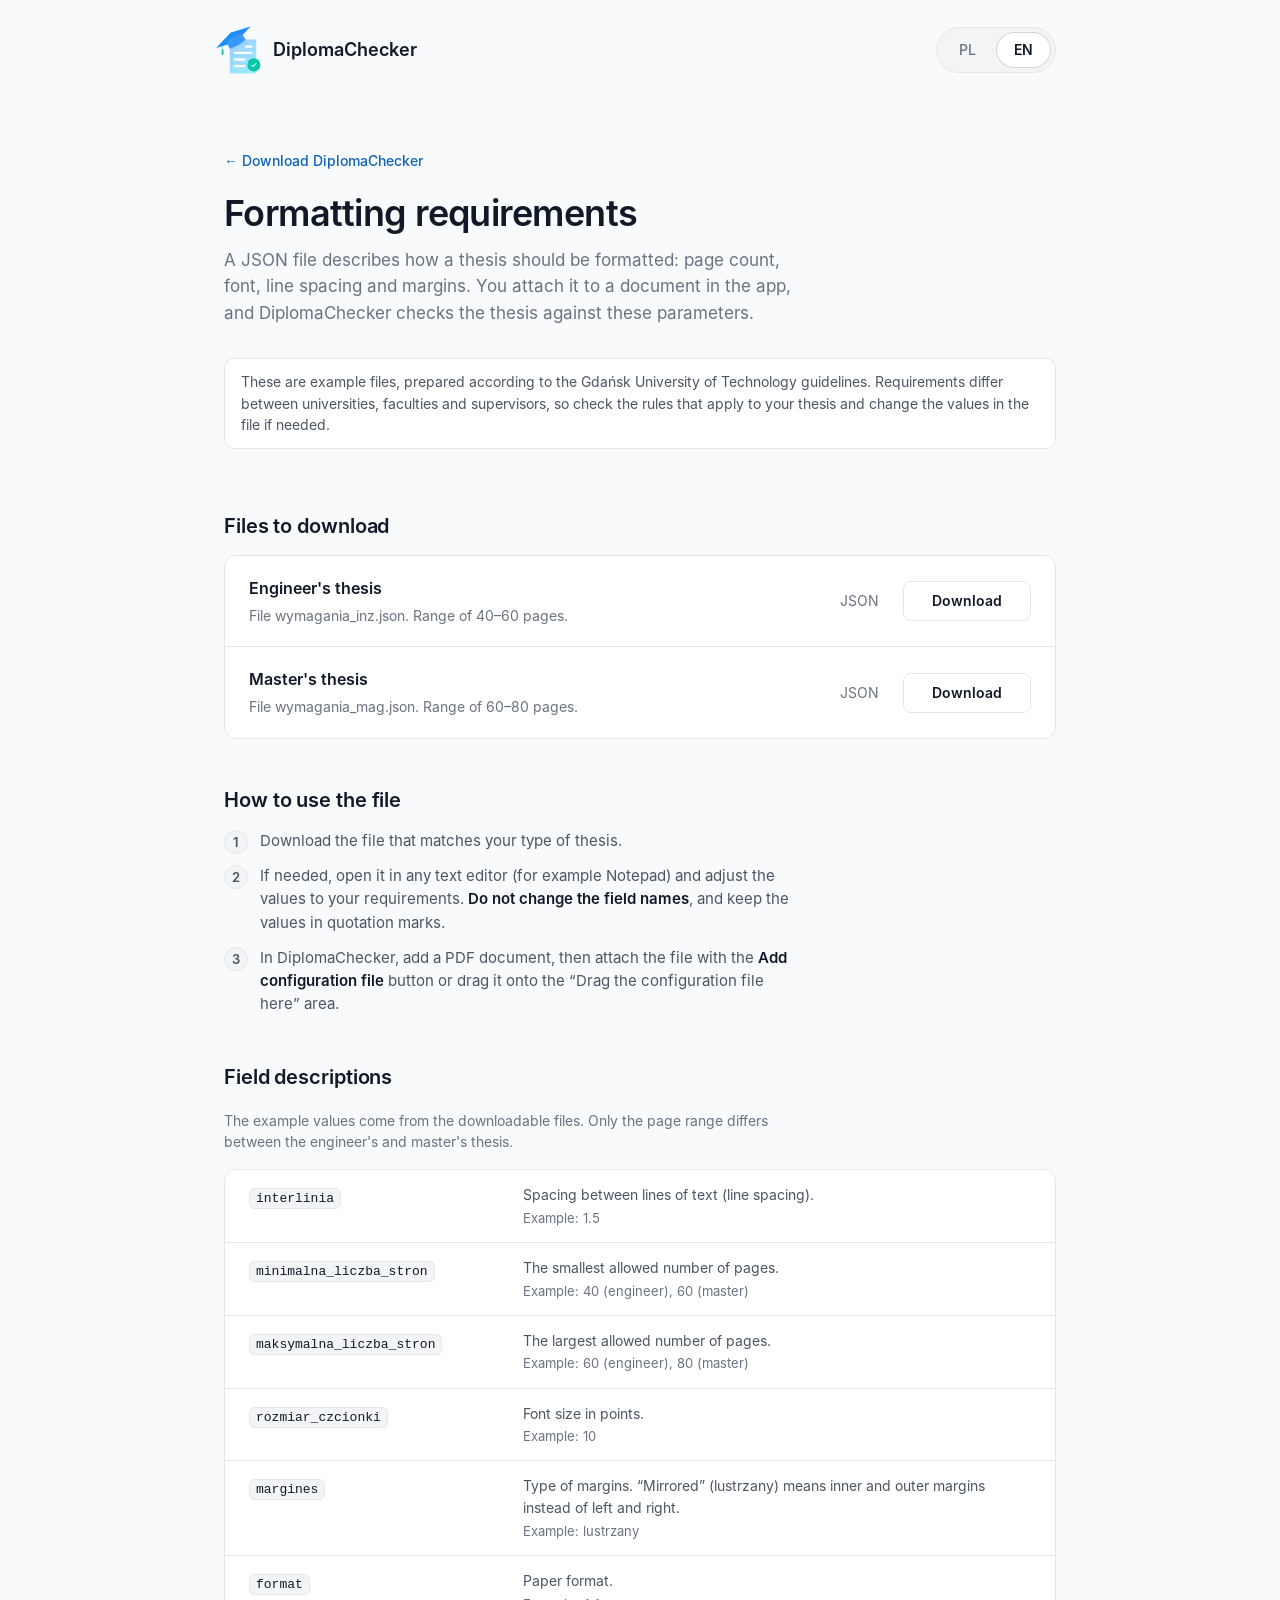
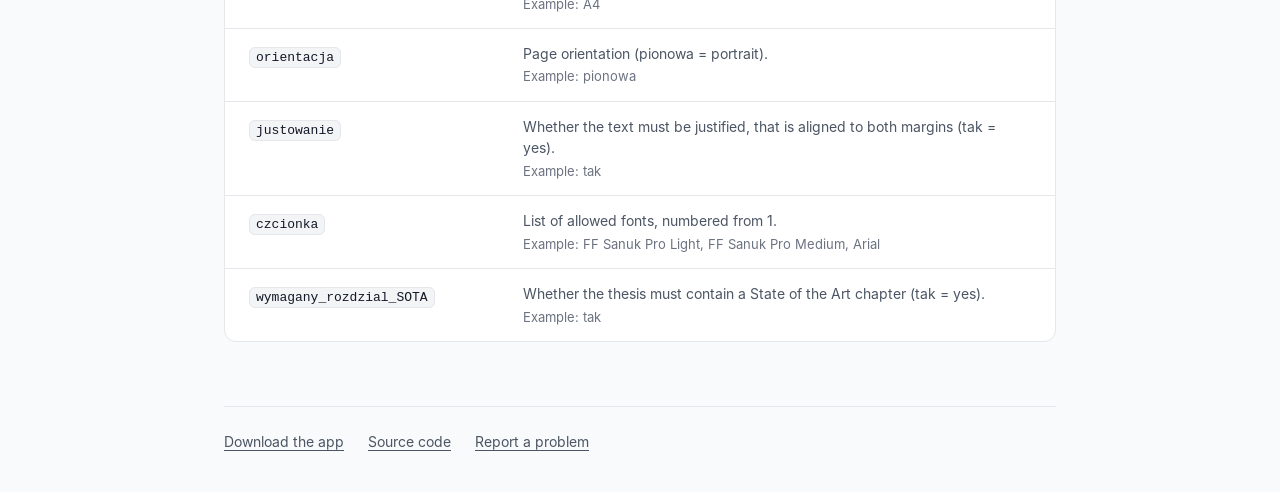
==== wymagania.html @ b6ef3434 "Redesigning" ====
<!doctype html>
<html lang="pl">
<head>
  <meta charset="utf-8">
  <meta name="viewport" content="width=device-width, initial-scale=1">
  <title>Wymagania formalne | DiplomaChecker</title>
  <meta name="description" content="Przykładowe pliki JSON z wymaganiami formalnymi pracy dyplomowej dla DiplomaChecker, według wytycznych Politechniki Gdańskiej.">
  <meta name="color-scheme" content="light">
  <link rel="icon" href="assets/logo.svg" type="image/svg+xml">
  <link rel="preload" href="assets/fonts/inter-400.woff2" as="font" type="font/woff2" crossorigin>
  <link rel="preload" href="assets/fonts/inter-600.woff2" as="font" type="font/woff2" crossorigin>
  <link rel="stylesheet" href="assets/style.css">
  <script src="assets/requirements.js" defer></script>
</head>
<body>
  <header class="wrap site-header">
    <a class="brand" href="./" aria-label="DiplomaChecker">
      <img class="logo" src="assets/logo.svg" alt="" width="45" height="52">
      <span class="brand-name">DiplomaChecker</span>
    </a>
    <div class="seg" id="lang" role="radiogroup" aria-label="Język / Language">
      <label><input type="radio" name="lang" value="pl"><span>PL</span></label>
      <label><input type="radio" name="lang" value="en"><span>EN</span></label>
    </div>
  </header>

  <main class="wrap">
    <section class="hero">
      <a class="back" href="./" data-i18n="back">← Pobierz DiplomaChecker</a>
      <h1 data-i18n="h1">Wymagania formalne</h1>
      <p class="lead" data-i18n="lead"></p>
    </section>

    <p class="notice" data-i18n="disclaimer"></p>

    <section class="block" aria-labelledby="files-title">
      <h2 id="files-title" data-i18n="files_title">Pliki do pobrania</h2>
      <ul class="list">
        <li class="row">
          <div class="info">
            <p class="name" data-i18n="eng_name">Praca inżynierska</p>
            <p class="desc" data-i18n="eng_desc"></p>
          </div>
          <span class="size">JSON</span>
          <a class="btn btn-secondary" data-file="eng" href="assets/requirements/wymagania_inz.json" download="wymagania_inz.json" data-i18n="download">Pobierz</a>
        </li>
        <li class="row">
          <div class="info">
            <p class="name" data-i18n="msc_name">Praca magisterska</p>
            <p class="desc" data-i18n="msc_desc"></p>
          </div>
          <span class="size">JSON</span>
          <a class="btn btn-secondary" data-file="msc" href="assets/requirements/wymagania_mag.json" download="wymagania_mag.json" data-i18n="download">Pobierz</a>
        </li>
      </ul>
    </section>

    <section class="block" aria-labelledby="use-title">
      <h2 id="use-title" data-i18n="use_title">Jak użyć pliku</h2>
      <ol class="steps">
        <li data-i18n-html="use_1"></li>
        <li data-i18n-html="use_2"></li>
        <li data-i18n-html="use_3"></li>
      </ol>
    </section>

    <section class="block" aria-labelledby="fields-title">
      <h2 id="fields-title" data-i18n="fields_title">Opis pól</h2>
      <p class="note" data-i18n="fields_note"></p>
      <dl class="fields" id="fields"></dl>
    </section>
  </main>

  <footer class="wrap site-footer">
    <div class="footer-inner">
      <a href="./" data-i18n="back_footer">Pobierz aplikację</a>
      <a href="https://github.com/PDF-Diploma-Checker/app" data-i18n="repo">Kod źródłowy</a>
      <a href="https://github.com/PDF-Diploma-Checker/app/issues" data-i18n="issues">Zgłoś problem</a>
    </div>
  </footer>
</body>
</html>
---- assets/style.css ----
/* Palette taken from the DiplomaChecker app (src/ui/styles.py).
   Roughly 60% background, 30% surfaces/greys, 10% accent (blue only on the logo, the main button and focus). */
@font-face { font-family: "Inter"; font-weight: 400; font-style: normal; font-display: swap; src: url("fonts/inter-400.woff2") format("woff2"); }
@font-face { font-family: "Inter"; font-weight: 500; font-style: normal; font-display: swap; src: url("fonts/inter-500.woff2") format("woff2"); }
@font-face { font-family: "Inter"; font-weight: 600; font-style: normal; font-display: swap; src: url("fonts/inter-600.woff2") format("woff2"); }

:root {
  --bg: #F8FAFC;
  --surface: #FFFFFF;
  --border: #E5E7EB;
  --border-strong: #D1D5DB;
  --neutral: #F3F4F6;
  --text: #111827;
  --text-2: #6B7280;
  --text-3: #4B5563;
  --accent: #1E8CFA;
  --accent-text: #0F63B8;
  --accent-btn: #1370D0;        /* a slightly deeper app blue: white text on it passes AA */
  --accent-btn-hover: #0F63B8;
  --accent-50: #F2F8FF;
  --radius: 12px;
  --gutter: 24px;
  color-scheme: light;
}

*, *::before, *::after { box-sizing: border-box; }
html { -webkit-text-size-adjust: 100%; }
body {
  margin: 0;
  background: var(--bg);
  color: var(--text);
  font: 400 16px/1.55 "Inter", "Segoe UI", "Roboto", "Helvetica Neue", "Noto Sans", "Ubuntu", sans-serif;
  font-feature-settings: "kern", "calt";
}
[hidden] { display: none !important; }
h1, h2, p, ul, ol, figure { margin: 0; padding: 0; }
ul, ol { list-style: none; }
a { color: var(--accent-text); text-decoration-thickness: 1px; text-underline-offset: 3px; }
a:hover { color: var(--accent-btn); }
:focus-visible { outline: 2px solid var(--accent); outline-offset: 2px; border-radius: 6px; }

.wrap { width: 100%; max-width: 880px; margin: 0 auto; padding: 0 var(--gutter); }

/* header */
.site-header { display: flex; align-items: center; justify-content: space-between; padding-top: 24px; padding-bottom: 24px; }
.brand { display: inline-flex; align-items: center; gap: 12px; color: var(--text); text-decoration: none; }
.brand:hover { color: var(--text); }
.logo { display: block; width: auto; height: 52px; margin-left: -8px; }  /* the artwork has transparent padding on the left */
.brand-name { font-size: 18px; font-weight: 600; }

/* segmented control (language, system) */
.seg { display: inline-flex; padding: 4px; gap: 2px; background: var(--neutral); border: 1px solid var(--border); border-radius: 999px; }
.seg label { position: relative; display: block; }
.seg input { position: absolute; inset: 0; width: 100%; height: 100%; margin: 0; opacity: 0; cursor: pointer; }
.seg span { display: block; padding: 7px 18px; border-radius: 999px; font-size: 14px; font-weight: 500; color: var(--text-2); transition: color .15s, background-color .15s; }
.seg input:hover + span { color: var(--text); }
.seg input:checked + span { background: var(--surface); color: var(--text); font-weight: 600; box-shadow: inset 0 0 0 1px var(--border-strong); }
.seg input:focus-visible + span { outline: 2px solid var(--accent); outline-offset: 2px; }

/* hero */
.hero { padding-top: 48px; padding-bottom: 32px; }
.hero h1 { font-size: 36px; line-height: 1.2; font-weight: 600; letter-spacing: -0.015em; }
.lead { margin-top: 12px; max-width: 54ch; font-size: 17px; color: var(--text-2); }

/* chooser */
.bar { display: flex; flex-wrap: wrap; align-items: center; justify-content: space-between; gap: 16px; margin-bottom: 16px; }
.version { display: inline-flex; align-items: center; gap: 12px; font-size: 14px; color: var(--text-2); }
.version select {
  appearance: none; -webkit-appearance: none;
  height: 40px; min-width: 190px; padding: 0 40px 0 14px;
  font: 500 14px/1 "Inter", sans-serif; color: var(--text);
  background: var(--surface) url("data:image/svg+xml,%3Csvg xmlns='http://www.w3.org/2000/svg' viewBox='0 0 24 24' fill='none' stroke='%236B7280' stroke-width='2.5' stroke-linecap='round' stroke-linejoin='round'%3E%3Cpolyline points='6 9 12 15 18 9'/%3E%3C/svg%3E") no-repeat right 12px center / 14px 14px;
  border: 1px solid var(--border); border-radius: 8px; cursor: pointer;
}
.version select:hover:not(:disabled) { border-color: var(--border-strong); }
.version select:disabled { color: var(--text-2); cursor: default; background-color: #F9FAFB; }

.notice { margin-bottom: 16px; padding: 12px 16px; font-size: 14px; color: var(--text-3); background: var(--surface); border: 1px solid var(--border); border-radius: 10px; }

.list { background: var(--surface); border: 1px solid var(--border); border-radius: var(--radius); }
.row { display: grid; grid-template-columns: 1fr auto auto; align-items: center; gap: 8px 24px; padding: 20px 24px; }
.row + .row { border-top: 1px solid var(--border); }
.name { font-size: 16px; font-weight: 600; }
.desc { margin-top: 4px; max-width: 52ch; font-size: 14px; line-height: 1.55; color: var(--text-2); }
.spec { margin-top: 10px; max-width: 64ch; font-size: 13px; line-height: 1.55; color: var(--text-2); }
.spec span { display: block; }
.spec span + span { margin-top: 4px; }
.spec strong { font-weight: 600; color: var(--text-3); }
.size { min-width: 76px; text-align: right; font-size: 14px; color: var(--text-2); font-variant-numeric: tabular-nums; }

.btn {
  display: inline-flex; align-items: center; justify-content: center;
  min-width: 128px; height: 40px; padding: 0 20px;
  font: 600 14px/1 "Inter", sans-serif; text-decoration: none; white-space: nowrap;
  border-radius: 8px; border: 1px solid transparent; cursor: pointer;
  transition: background-color .15s, border-color .15s;
}
.btn-primary { background: var(--accent-btn); color: #fff; }
.btn-primary:hover { background: var(--accent-btn-hover); color: #fff; }
.btn-secondary { background: var(--surface); color: var(--text); border-color: var(--border); }
.btn-secondary:hover { background: #F9FAFB; border-color: var(--border-strong); color: var(--text); }
.btn[aria-disabled="true"] { background: #F9FAFB; color: #9CA3AF; border-color: var(--border); cursor: default; pointer-events: none; }

.sha { margin-top: 6px; padding: 0; background: none; border: 0; font: 400 13px/1.4 "Inter", sans-serif; color: var(--text-2); text-decoration: underline; text-underline-offset: 3px; cursor: pointer; }
.sha:hover { color: var(--text); }

.meta { margin-top: 16px; font-size: 14px; color: var(--text-2); }

/* install */
.install { padding-top: 64px; }
h2 { font-size: 20px; line-height: 1.3; font-weight: 600; letter-spacing: -0.005em; }
.steps { margin-top: 16px; counter-reset: step; display: grid; grid-template-columns: minmax(0, 1fr); gap: 12px; }
.steps li { position: relative; padding-left: 36px; max-width: 64ch; font-size: 15px; color: var(--text-3); counter-increment: step; }
.steps li::before {
  content: counter(step); position: absolute; left: 0; top: 1px;
  display: grid; place-items: center; width: 24px; height: 24px;
  font-size: 13px; font-weight: 600; color: var(--text-3);
  background: var(--neutral); border: 1px solid var(--border); border-radius: 50%;
}
.steps strong { color: var(--text); font-weight: 600; }
code { padding: 2px 6px; font: 400 13.5px/1.4 ui-monospace, "SF Mono", "Cascadia Mono", "Roboto Mono", Menlo, Consolas, monospace; color: var(--text); background: var(--neutral); border: 1px solid var(--border); border-radius: 6px; }
.steps code { display: block; width: fit-content; max-width: 100%; margin-top: 8px; padding: 8px 12px; overflow-x: auto; white-space: nowrap; }
.note { margin-top: 20px; max-width: 64ch; font-size: 14px; color: var(--text-2); }

/* screenshot */
.shot { margin-top: 64px; overflow: hidden; background: var(--surface); border: 1px solid var(--border); border-radius: var(--radius); }
.shot img { display: block; width: 100%; height: auto; }

/* requirements page */
.back { display: inline-block; margin-bottom: 20px; font-size: 14px; font-weight: 500; text-decoration: none; }
.back:hover { text-decoration: underline; }
.block { padding-top: 48px; }
.block .list, .block .steps { margin-top: 16px; }
.fields { margin: 16px 0 0; background: var(--surface); border: 1px solid var(--border); border-radius: var(--radius); }
.field { display: grid; grid-template-columns: 250px 1fr; gap: 6px 24px; padding: 14px 24px; }
.field + .field { border-top: 1px solid var(--border); }
.field dt { margin: 0; }
.field dd { margin: 0; font-size: 14px; line-height: 1.55; color: var(--text-3); }
.field code { font-size: 13px; overflow-wrap: anywhere; }
.sample { display: block; margin-top: 2px; font-size: 13px; color: var(--text-2); }

/* all versions */
.versions { padding-top: 64px; }
.versions .list { margin-top: 16px; }
.versions .row { grid-template-columns: 1fr auto; padding: 16px 24px; }
.v-tag { font-size: 15px; font-weight: 600; }
.v-title { display: flex; flex-wrap: wrap; align-items: center; gap: 4px 12px; }
.v-date { font-size: 14px; font-weight: 400; color: var(--text-2); }
.v-flag { padding: 2px 8px; white-space: nowrap; font-size: 12px; font-weight: 500; color: var(--text-3); background: var(--neutral); border: 1px solid var(--border); border-radius: 6px; }
.v-links { display: flex; gap: 20px; font-size: 14px; font-weight: 500; }
.v-links button { padding: 0; background: none; border: 0; font: inherit; color: var(--accent-text); text-decoration: underline; text-decoration-thickness: 1px; text-underline-offset: 3px; cursor: pointer; }
.v-links button:hover { color: var(--accent-btn); }
.v-empty { padding: 20px 24px; font-size: 14px; color: var(--text-2); }

/* footer */
.site-footer { margin-top: 64px; padding-bottom: 40px; font-size: 14px; }
.footer-inner { display: flex; gap: 24px; padding-top: 24px; border-top: 1px solid var(--border); }
.site-footer a { color: var(--text-3); }
.site-footer a:hover { color: var(--text); }

/* narrow screens */
@media (max-width: 640px) {
  :root { --gutter: 16px; }
  .hero { padding-top: 32px; }
  .hero h1 { font-size: 30px; }
  .lead { font-size: 16px; }
  .bar { align-items: stretch; }
  .version { width: 100%; justify-content: space-between; }
  .version select { flex: 1; max-width: 240px; }
  .row { grid-template-columns: 1fr auto; padding: 18px 16px; }
  .info { grid-column: 1 / -1; }
  .size { grid-column: 1; text-align: left; min-width: 0; }
  .btn { grid-column: 2; }
  .versions .row { padding: 14px 16px; }
  .versions .row { grid-template-columns: 1fr; gap: 8px; }
  .field { grid-template-columns: 1fr; padding: 14px 16px; }
  .install, .versions { padding-top: 48px; }
  .shot { margin-top: 48px; }
}

@media (prefers-reduced-motion: reduce) { * { transition: none !important; } }
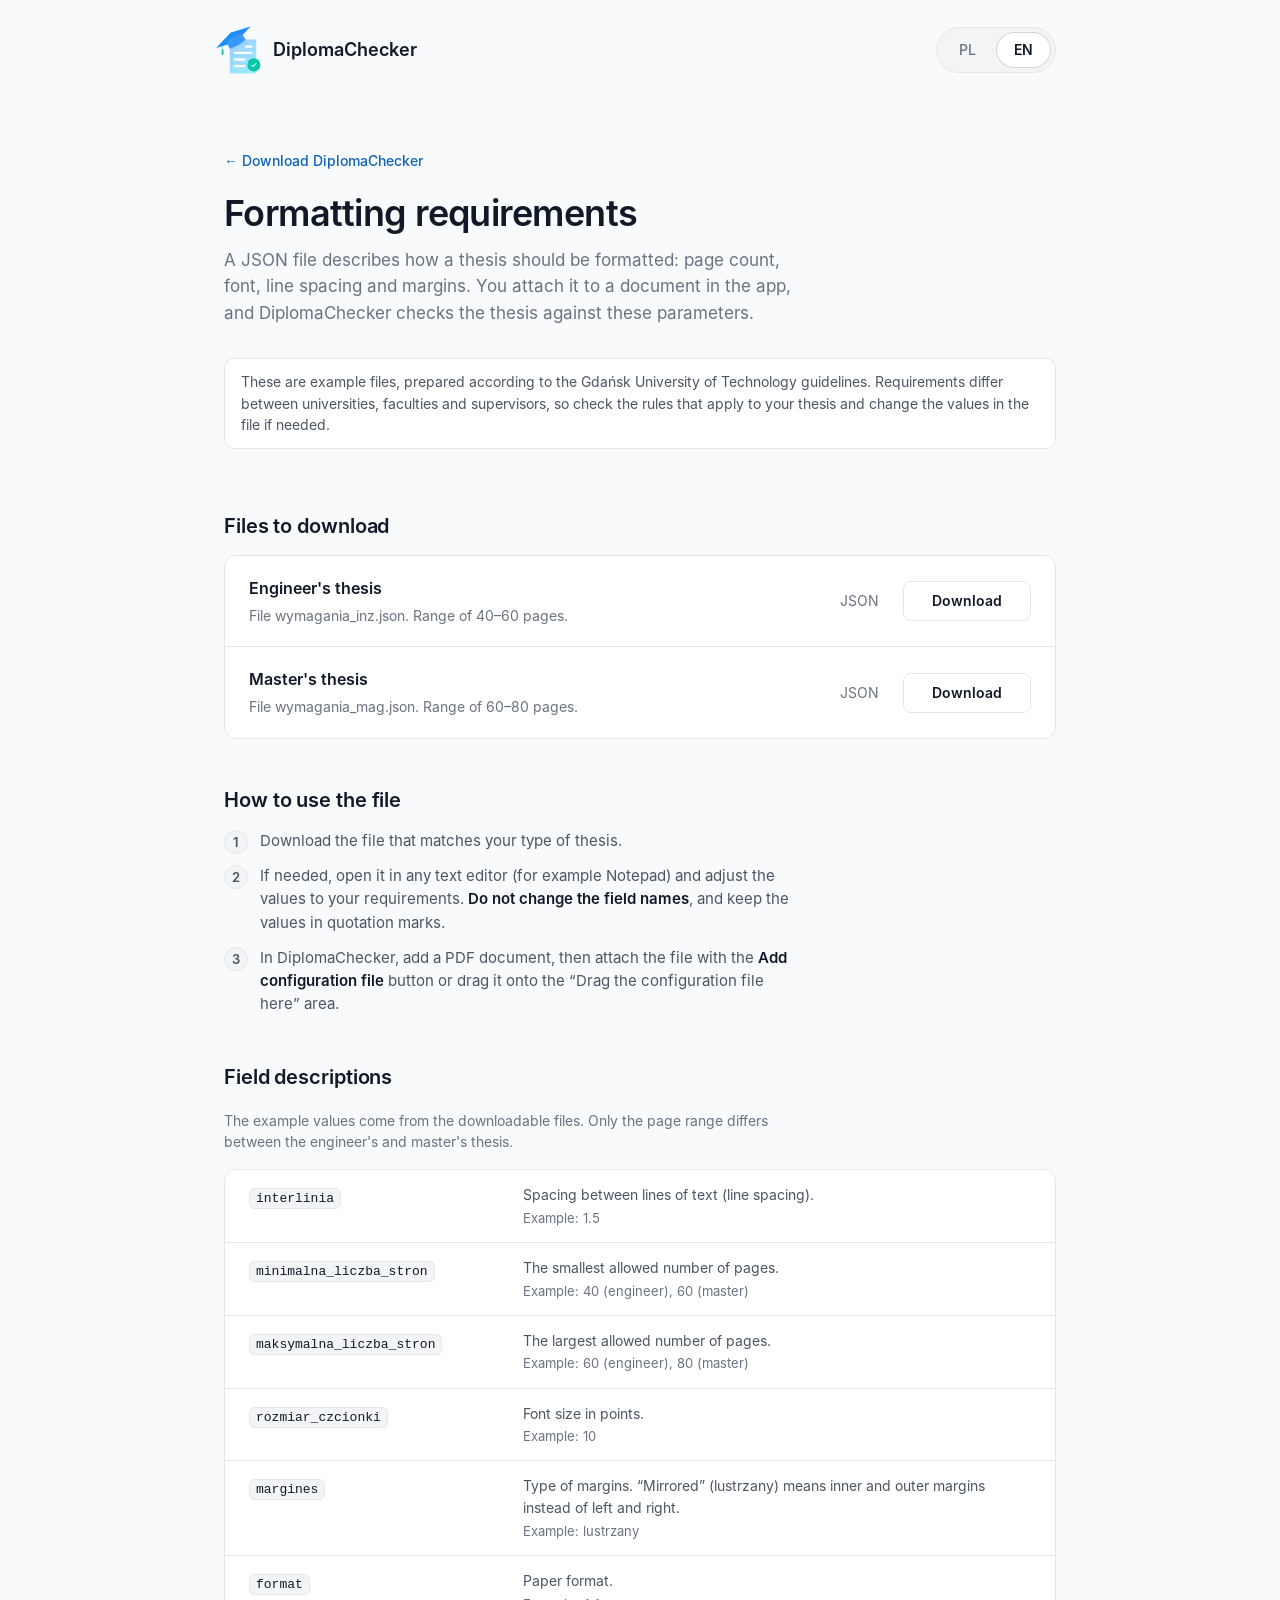
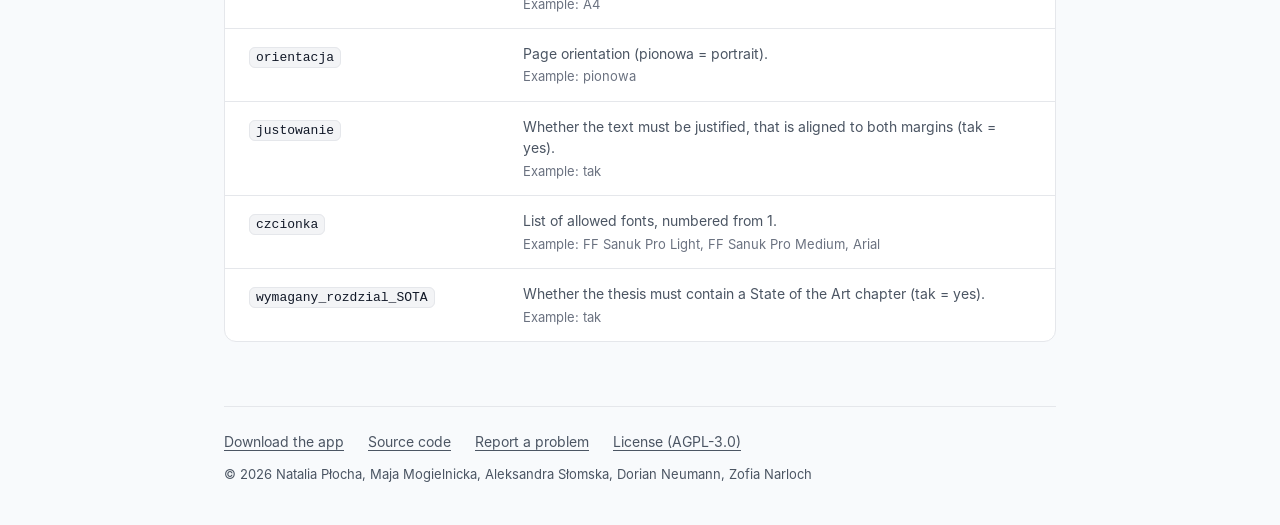
==== commit 09ca4c1b: "Link the AGPL-3.0 license and name the authors in the site footer" ====
--- a/wymagania.html
+++ b/wymagania.html
@@ -76,7 +76,9 @@
       <a href="./" data-i18n="back_footer">Pobierz aplikację</a>
       <a href="https://github.com/PDF-Diploma-Checker/app" data-i18n="repo">Kod źródłowy</a>
       <a href="https://github.com/PDF-Diploma-Checker/app/issues" data-i18n="issues">Zgłoś problem</a>
+      <a href="LICENSE.txt" data-i18n="license">Licencja (AGPL-3.0)</a>
     </div>
+    <p class="footer-legal">© 2026 Natalia Płocha, Maja Mogielnicka, Aleksandra Słomska, Dorian Neumann, Zofia Narloch</p>
   </footer>
 </body>
 </html>
--- a/assets/style.css
+++ b/assets/style.css
@@ -104,6 +104,16 @@
 .sha { margin-top: 6px; padding: 0; background: none; border: 0; font: 400 13px/1.4 "Inter", sans-serif; color: var(--text-2); text-decoration: underline; text-underline-offset: 3px; cursor: pointer; }
 .sha:hover { color: var(--text); }
 
+/* an archive split into parts (GitHub's 2 GB limit per file) */
+.parts { margin-top: 14px; max-width: 64ch; padding: 14px 16px; font-size: 13px; line-height: 1.55; color: var(--text-2); background: var(--bg); border: 1px solid var(--border); border-radius: 10px; scroll-margin-top: 24px; }
+.parts p + ul, .parts ul + p, .parts code + p, .parts p + .parts-sha, .parts code + .parts-sha { margin-top: 8px; }
+.parts ul { list-style: none; padding: 0; display: grid; gap: 4px; }
+.parts li { display: flex; gap: 10px; align-items: baseline; }
+.parts li a { font-weight: 500; }
+.parts li span { font-variant-numeric: tabular-nums; }
+.parts code { display: block; margin-top: 6px; padding: 8px 12px; white-space: normal; overflow-wrap: anywhere; }
+.parts-sha { display: inline-block; }
+
 .meta { margin-top: 16px; font-size: 14px; color: var(--text-2); }
 
 /* install */
@@ -154,8 +164,9 @@
 
 /* footer */
 .site-footer { margin-top: 64px; padding-bottom: 40px; font-size: 14px; }
-.footer-inner { display: flex; gap: 24px; padding-top: 24px; border-top: 1px solid var(--border); }
+.footer-inner { display: flex; flex-wrap: wrap; gap: 8px 24px; padding-top: 24px; border-top: 1px solid var(--border); }
 .site-footer a { color: var(--text-3); }
+.footer-legal { margin: 12px 0 0; color: var(--text-3); font-size: 13px; }
 .site-footer a:hover { color: var(--text); }
 
 /* narrow screens */
